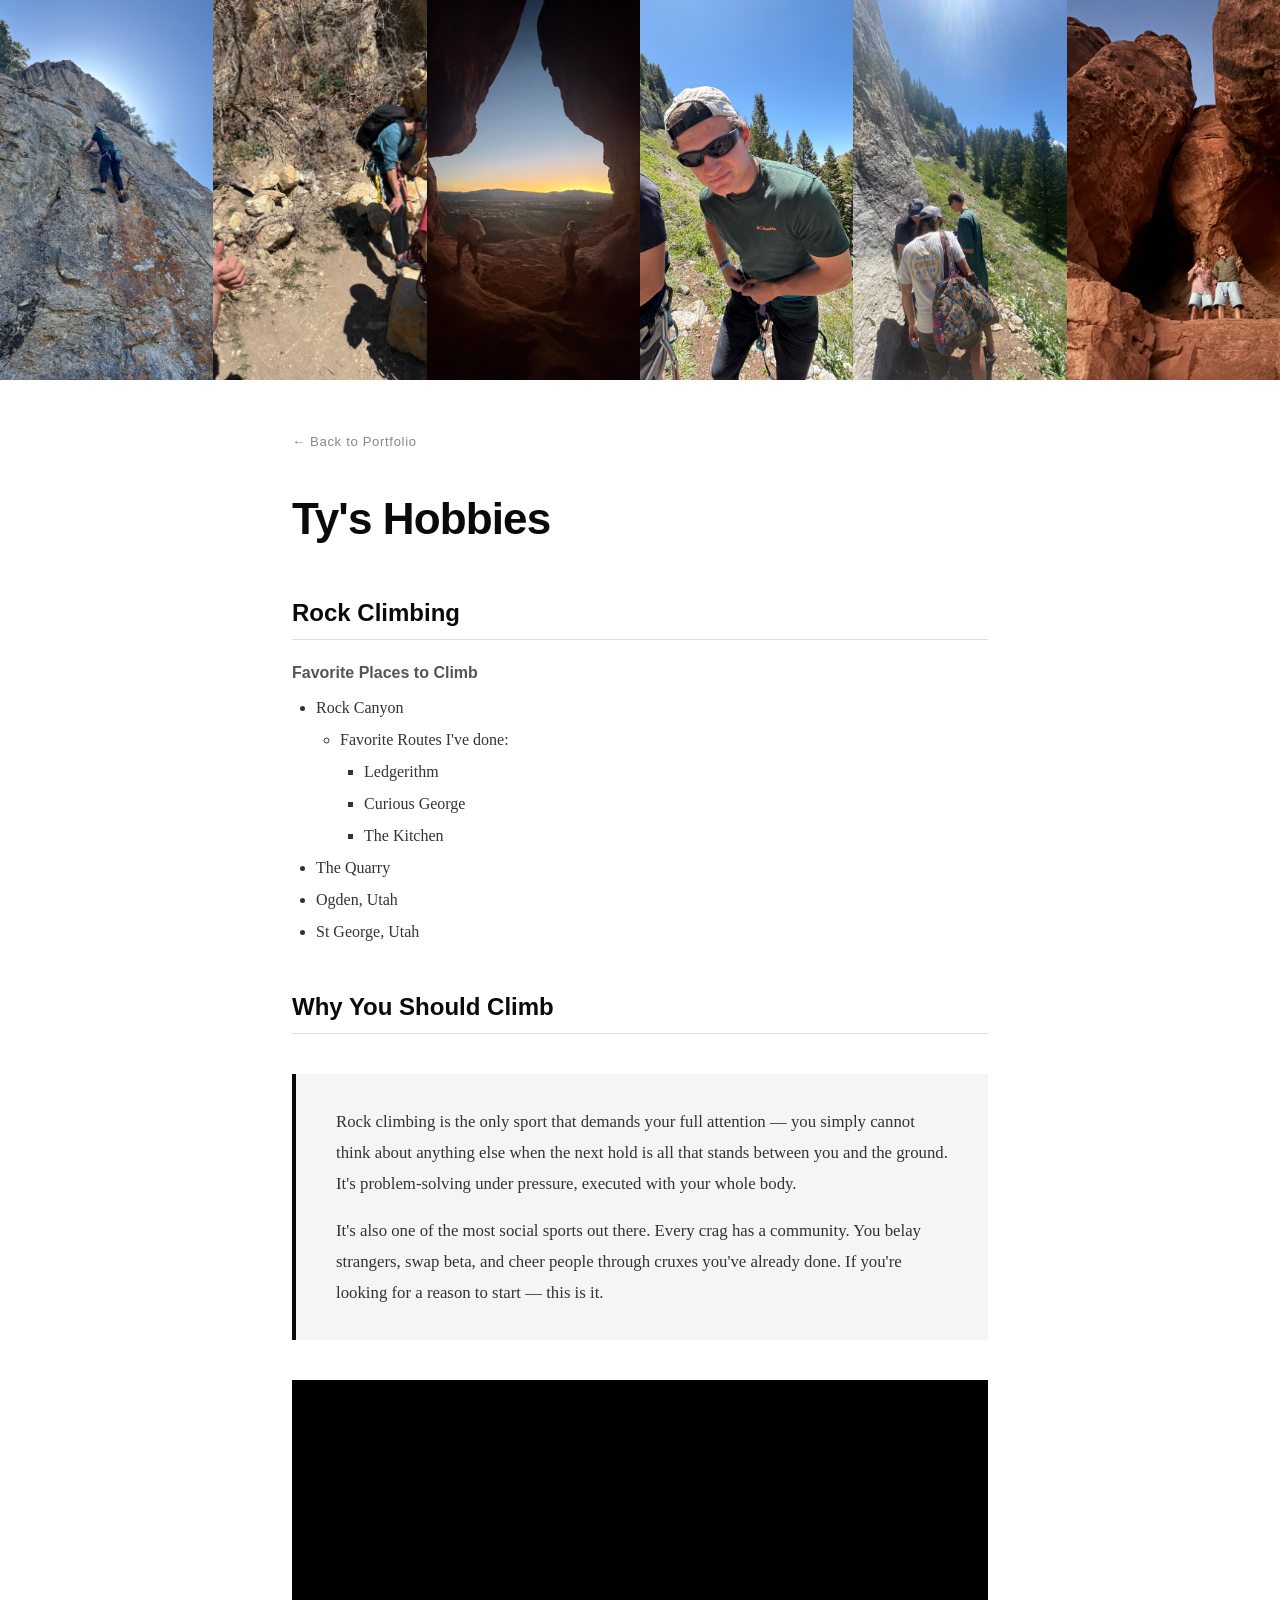
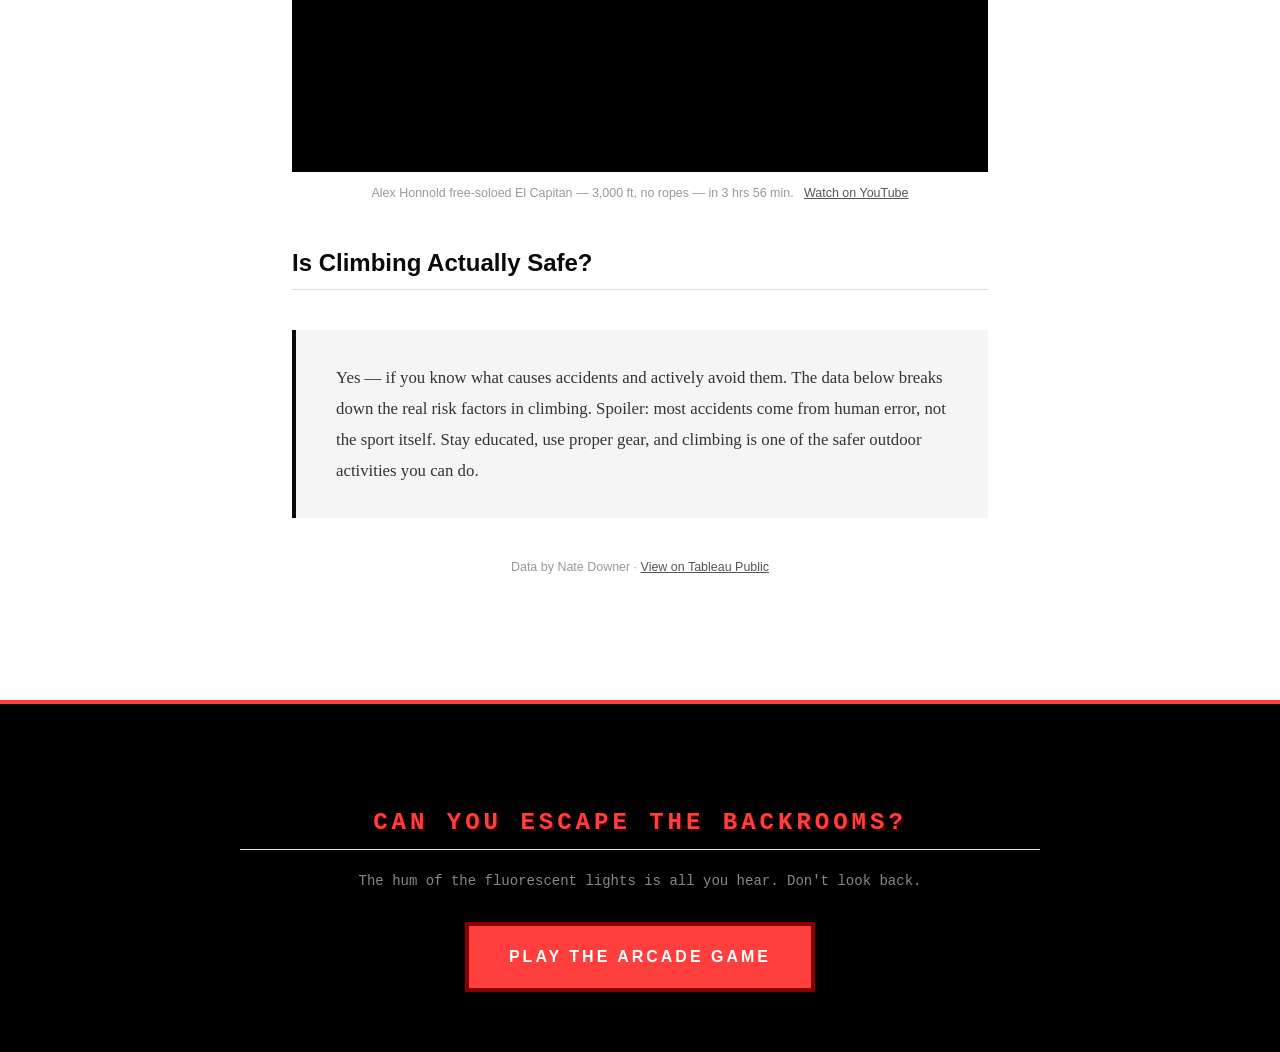
==== hobbies.html @ e70e60e4 "Initial commit — Ty Hoagland portfolio" ====
<!DOCTYPE html>
<html lang="en">
  <head>
    <meta charset="UTF-8" />
    <meta name="viewport" content="width=device-width, initial-scale=1.0" />
    <title>Ty's Hobbies</title>
    <link rel="stylesheet" href="hobbies.css" />
  </head>
  <body>

    <!-- Top photo strip -->
    <div class="photo-strip">
      <img src="assets/img/hobbies/climbing1.jpeg" alt="Sport climbing outdoors" />
      <img src="assets/img/hobbies/climbing2.jpeg" alt="Ty and friends at the crag" />
      <img src="assets/img/hobbies/climbing3.jpeg" alt="Cave view at sunset" />
      <img src="assets/img/hobbies/climbing4.jpeg" alt="Ty on the approach" />
      <img src="assets/img/hobbies/climbing5.jpeg" alt="Group hiking to the wall" />
      <img src="assets/img/hobbies/climbing6.jpeg" alt="Red rock canyon at night" />
    </div>

    <!-- Main content -->
    <div class="content">
      <a class="back-link" href="index.html">&larr; Back to Portfolio</a>

      <h1>Ty's Hobbies</h1>

      <h2>Rock Climbing</h2>

  
      <h3>Favorite Places to Climb</h3>
      <ul>
        <li>Rock Canyon
          <ul>
            <li>Favorite Routes I've done:
              <ul>
                <li>Ledgerithm</li>
                <li>Curious George</li>
                <li>The Kitchen</li>
              </ul>
            </li>
          </ul>
        </li>
        <li>The Quarry</li>
        <li>Ogden, Utah</li>
        <li>St George, Utah</li>
      </ul>

      <!-- Why you should climb -->
      <h2>Why You Should Climb</h2>

      <div class="why-climb">
        <p>
          Rock climbing is the only sport that demands your full attention — you simply cannot think about anything else when the next hold is all that stands between you and the ground. It's problem-solving under pressure, executed with your whole body.
        </p>
        <p>
          It's also one of the most social sports out there. Every crag has a community. You belay strangers, swap beta, and cheer people through cruxes you've already done. If you're looking for a reason to start — this is it.
        </p>
      </div>

      <!-- YouTube embed -->
      <div class="video-wrapper">
        <iframe
          src="https://www.youtube.com/embed/6iM6M_7wBMc"
          title="Alex Honnold: How I climbed a 3,000-foot cliff without ropes | TED"
          allow="accelerometer; autoplay; clipboard-write; encrypted-media; gyroscope; picture-in-picture"
          allowfullscreen>
        </iframe>
      </div>
      <p class="video-caption">
        Alex Honnold free-soloed El Capitan — 3,000 ft, no ropes — in 3 hrs 56 min. &nbsp;
        <a href="https://www.youtube.com/watch?v=6iM6M_7wBMc" target="_blank" rel="noopener">Watch on YouTube</a>
      </p>

      <!-- Tableau: Climbing is safe if you know the risks -->
      <h2>Is Climbing Actually Safe?</h2>
      <div class="why-climb">
        <p>
          Yes — if you know what causes accidents and actively avoid them. The data below breaks down the real risk factors in climbing. Spoiler: most accidents come from human error, not the sport itself. Stay educated, use proper gear, and climbing is one of the safer outdoor activities you can do.
        </p>
      </div>

      <div class="tableau-wrapper">
        <div class="tableauPlaceholder" id="viz1712345678901" style="position: relative;">
          <noscript>
            <a href="https://public.tableau.com/app/profile/nate.downer/viz/CausesofRockClimbingAccidents/MyRiskFactors">
              <img alt="My Risk Factors" src="https://public.tableau.com/static/images/Ca/CausesofRockClimbingAccidents/MyRiskFactors/1_rss.png" style="border: none;" />
            </a>
          </noscript>
          <object class="tableauViz" style="display:none;">
            <param name="host_url" value="https%3A%2F%2Fpublic.tableau.com%2F" />
            <param name="embed_code_version" value="3" />
            <param name="site_root" value="" />
            <param name="name" value="CausesofRockClimbingAccidents/MyRiskFactors" />
            <param name="tabs" value="no" />
            <param name="toolbar" value="no" />
            <param name="animate_transition" value="yes" />
            <param name="display_static_image" value="yes" />
            <param name="display_spinner" value="yes" />
            <param name="display_overlay" value="no" />
            <param name="display_count" value="no" />
            <param name="language" value="en-US" />
          </object>
        </div>
        <script type="text/javascript">
          var divElement = document.getElementById('viz1712345678901');
          var vizElement = divElement.getElementsByTagName('object')[0];
          vizElement.style.width = '100%';
          vizElement.style.height = '750px';
          var scriptElement = document.createElement('script');
          scriptElement.src = 'https://public.tableau.com/javascripts/api/viz_v1.js';
          vizElement.parentNode.insertBefore(scriptElement, vizElement);
        </script>
      </div>
      <p class="video-caption">
        Data by Nate Downer &middot;
        <a href="https://public.tableau.com/app/profile/nate.downer/viz/CausesofRockClimbingAccidents/MyRiskFactors" target="_blank" rel="noopener">View on Tableau Public</a>
      </p>

    </div>

    <!-- Backrooms Footer -->
    <footer class="backrooms-footer" style="background: #000; padding: 60px 20px; text-align: center; border-top: 4px solid #ff3e3e; margin-top: 50px;">
      <div style="max-width: 800px; margin: 0 auto;">
        <h2 style="color: #ff3e3e; font-family: monospace; letter-spacing: 4px; text-shadow: 2px 2px 0 #400; margin-bottom: 20px;">CAN YOU ESCAPE THE BACKROOMS?</h2>
        <p style="color: #888; font-family: 'Courier New', Courier, monospace; margin-bottom: 30px; font-size: 14px;">The hum of the fluorescent lights is all you hear. Don't look back.</p>
        <a href="backrooms.html" style="display: inline-block; background: #ff3e3e; color: white; padding: 18px 40px; text-decoration: none; font-weight: bold; border: 4px solid #800; text-transform: uppercase; letter-spacing: 3px; font-family: sans-serif; transition: transform 0.2s;" onmouseover="this.style.transform='scale(1.05)'" onmouseout="this.style.transform='scale(1)'">
          Play the Arcade Game
        </a>
      </div>
    </footer>

  </body>
</html>
---- hobbies.css ----
/* =============================================
   Ty's Hobbies — hobbies.css
   Written from scratch, no frameworks
   ============================================= */

/* 1. Base reset & body */
* {
  margin: 0;
  padding: 0;
  box-sizing: border-box;
}

body {
  font-family: Georgia, 'Times New Roman', serif;
  font-size: 16px;
  color: #1a1a1a;
  background-color: #ffffff;
  line-height: 1.6;
}

/* 2. Photo strip — top & bottom border */
.photo-strip {
  display: flex;
  width: 100%;
  height: 380px;
  overflow: hidden;
}

.photo-strip img {
  flex: 1 1 0;
  min-width: 0;
  height: 100%;
  object-fit: cover;
  object-position: center;
  display: block;
  transition: flex 0.4s ease;
}

.photo-strip img:hover {
  flex: 3 1 0;
}

/* 3. Main content wrapper div */
.content {
  max-width: 760px;
  margin: 0 auto;
  padding: 3rem 2rem;
  font-family: Georgia, 'Times New Roman', serif;
  color: #1a1a1a;
}

/* 4. Headings */
h1 {
  font-family: 'Helvetica Neue', Helvetica, Arial, sans-serif;
  font-size: 2.75rem;
  font-weight: 900;
  color: #0a0a0a;
  margin-bottom: 0.25rem;
  letter-spacing: -0.02em;
}

h2 {
  font-family: 'Helvetica Neue', Helvetica, Arial, sans-serif;
  font-size: 1.5rem;
  font-weight: 700;
  color: #0a0a0a;
  margin: 2.5rem 0 0.6rem;
  border-bottom: 1px solid #e0e0e0;
  padding-bottom: 0.4rem;
}

h3 {
  font-family: 'Helvetica Neue', Helvetica, Arial, sans-serif;
  font-size: 1rem;
  font-weight: 600;
  color: #555555;
  margin: 1.25rem 0 0.4rem;
}

/* 5. Back link */
.back-link {
  display: inline-block;
  margin-bottom: 2rem;
  font-family: 'Helvetica Neue', Helvetica, Arial, sans-serif;
  font-size: 0.82rem;
  color: #888888;
  text-decoration: none;
  letter-spacing: 0.05em;
}

.back-link:hover {
  color: #0a0a0a;
}

/* 6. Lists */
ul {
  padding-left: 1.5rem;
  line-height: 2;
  color: #333333;
  font-family: Georgia, 'Times New Roman', serif;
}

/* 7. Why climb section div */
.why-climb {
  background-color: #f5f5f5;
  border-left: 4px solid #0a0a0a;
  padding: 2rem 2.5rem;
  margin: 2.5rem 0;
}

.why-climb p {
  font-family: Georgia, 'Times New Roman', serif;
  font-size: 1.05rem;
  color: #333333;
  line-height: 1.85;
  margin-bottom: 1rem;
}

.why-climb p:last-of-type {
  margin-bottom: 0;
}

/* 8. Video wrapper div */
.video-wrapper {
  position: relative;
  padding-bottom: 56.25%;
  height: 0;
  overflow: hidden;
  margin: 2rem 0 0.75rem;
  background: #000;
}

.video-wrapper iframe {
  position: absolute;
  top: 0;
  left: 0;
  width: 100%;
  height: 100%;
  border: none;
}

.video-caption {
  font-family: 'Helvetica Neue', Helvetica, Arial, sans-serif;
  font-size: 0.78rem;
  color: #999999;
  text-align: center;
  margin-bottom: 1.5rem;
}

.video-caption a {
  color: #555;
}

/* 9. Tableau wrapper */
.tableau-wrapper {
  width: 100%;
  margin: 1.5rem 0 0.75rem;
}

/* 10. Arcade Easter egg */
.arcade-link-container {
  margin: 2rem 0;
}
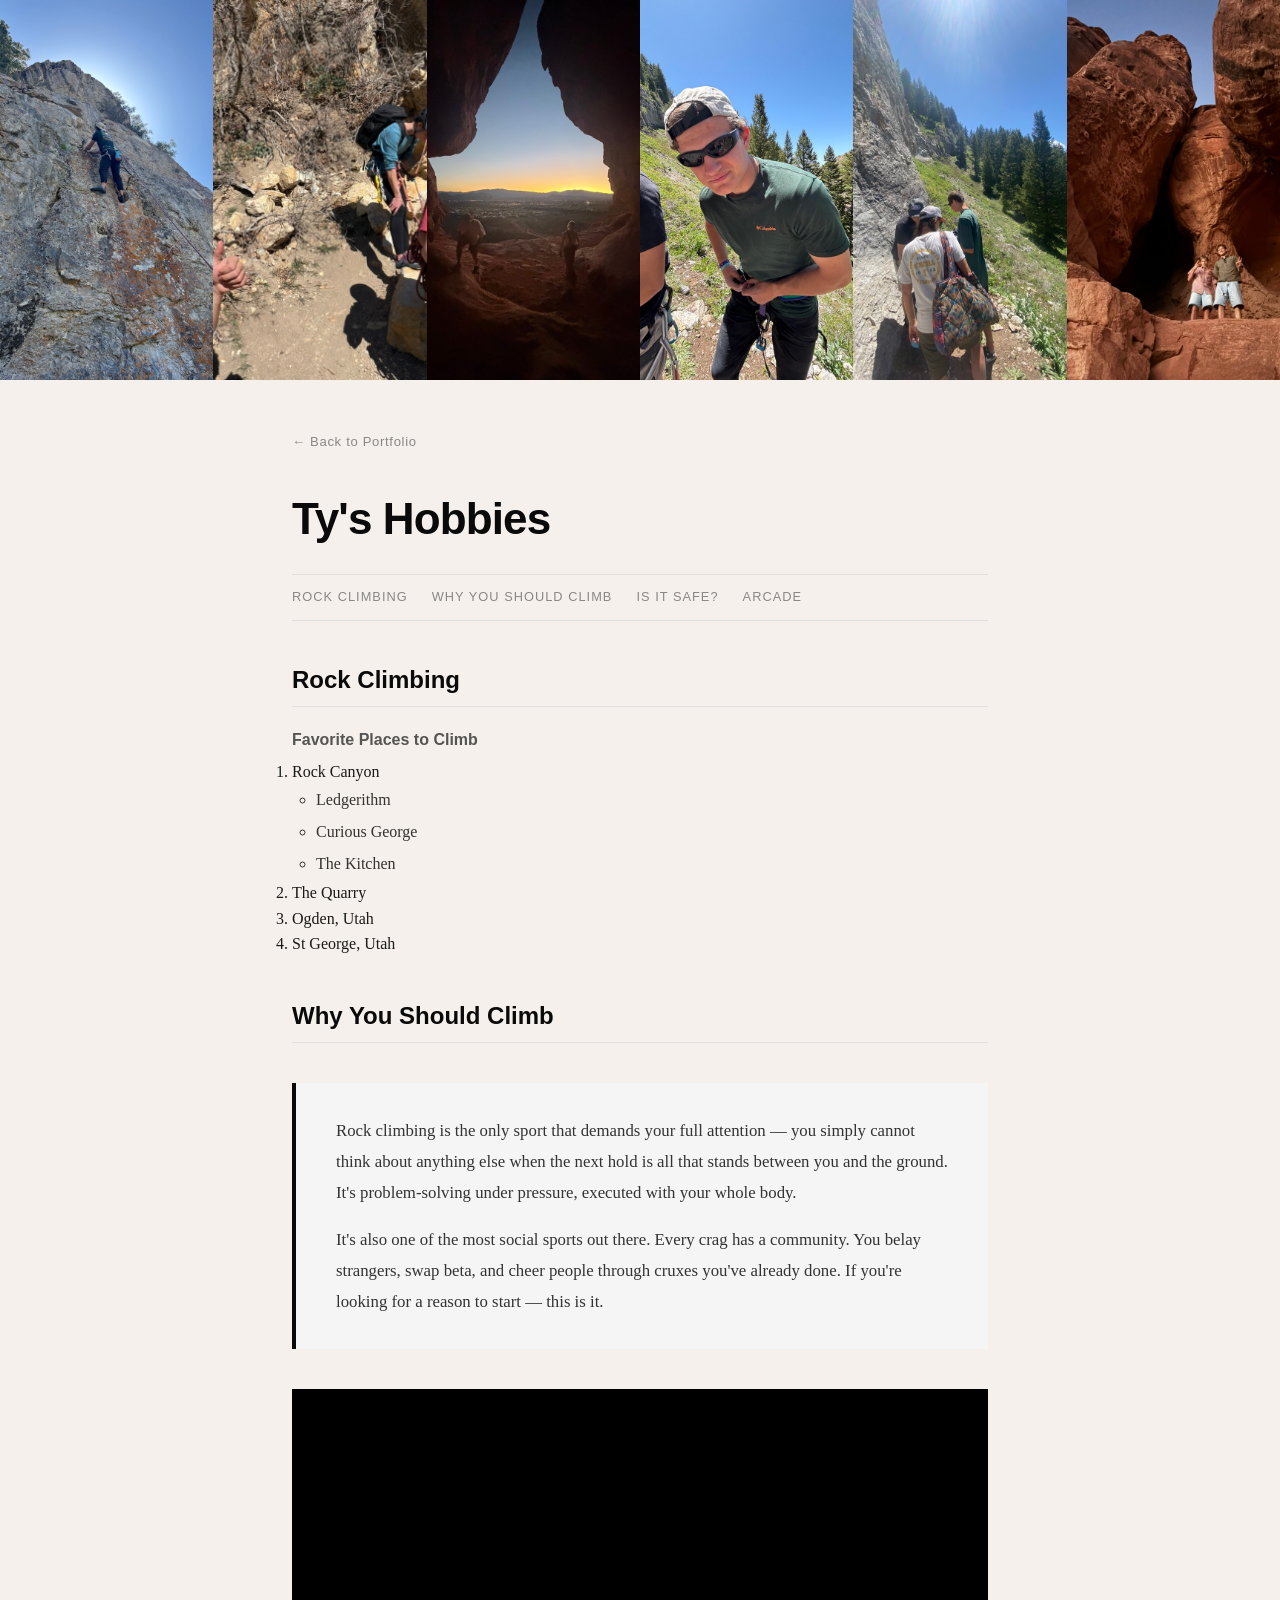
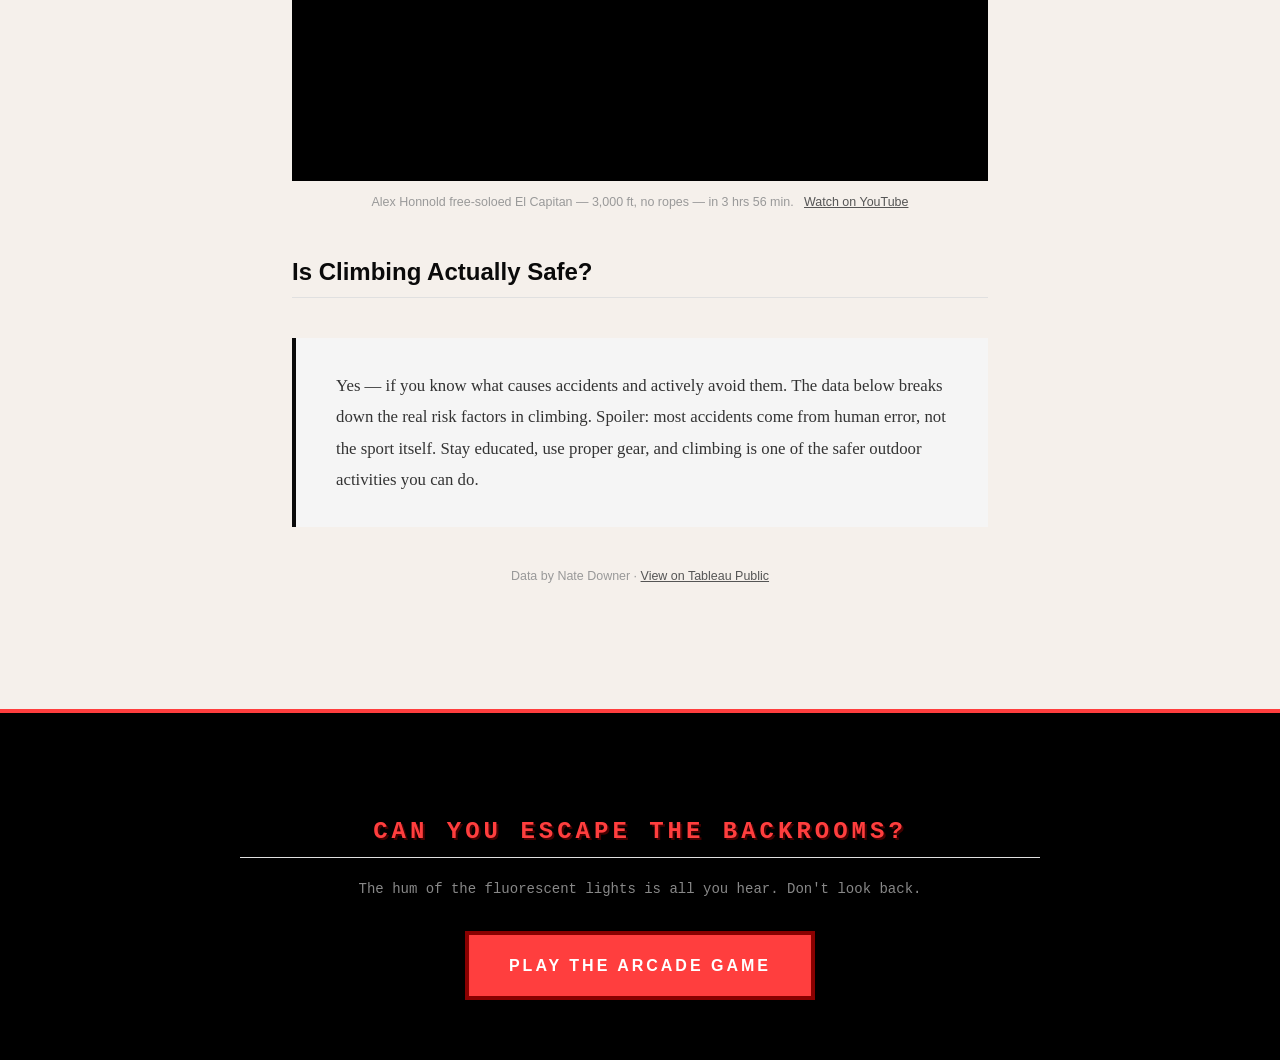
==== commit b20cd808: "Improve backrooms game, hobbies page anchors, and background color - Backrooms: new large open-room " ====
--- a/hobbies.html
+++ b/hobbies.html
@@ -24,29 +24,33 @@
 
       <h1>Ty's Hobbies</h1>
 
-      <h2>Rock Climbing</h2>
+      <!-- On-page anchor navigation -->
+      <nav class="page-nav">
+        <a href="#climbing">Rock Climbing</a>
+        <a href="#why-climb">Why You Should Climb</a>
+        <a href="#safety">Is It Safe?</a>
+        <a href="#arcade">Arcade</a>
+      </nav>
 
-  
+      <h2 id="climbing">Rock Climbing</h2>
+
       <h3>Favorite Places to Climb</h3>
-      <ul>
+      <!-- Ordered list (places ranked) containing an unordered list (routes, unranked) -->
+      <ol>
         <li>Rock Canyon
           <ul>
-            <li>Favorite Routes I've done:
-              <ul>
-                <li>Ledgerithm</li>
-                <li>Curious George</li>
-                <li>The Kitchen</li>
-              </ul>
-            </li>
+            <li>Ledgerithm</li>
+            <li>Curious George</li>
+            <li>The Kitchen</li>
           </ul>
         </li>
         <li>The Quarry</li>
         <li>Ogden, Utah</li>
         <li>St George, Utah</li>
-      </ul>
+      </ol>
 
       <!-- Why you should climb -->
-      <h2>Why You Should Climb</h2>
+      <h2 id="why-climb">Why You Should Climb</h2>
 
       <div class="why-climb">
         <p>
@@ -72,7 +76,7 @@
       </p>
 
       <!-- Tableau: Climbing is safe if you know the risks -->
-      <h2>Is Climbing Actually Safe?</h2>
+      <h2 id="safety">Is Climbing Actually Safe?</h2>
       <div class="why-climb">
         <p>
           Yes — if you know what causes accidents and actively avoid them. The data below breaks down the real risk factors in climbing. Spoiler: most accidents come from human error, not the sport itself. Stay educated, use proper gear, and climbing is one of the safer outdoor activities you can do.
@@ -118,6 +122,9 @@
 
     </div>
 
+    <!-- Arcade anchor target -->
+    <div id="arcade"></div>
+
     <!-- Backrooms Footer -->
     <footer class="backrooms-footer" style="background: #000; padding: 60px 20px; text-align: center; border-top: 4px solid #ff3e3e; margin-top: 50px;">
       <div style="max-width: 800px; margin: 0 auto;">
--- a/hobbies.css
+++ b/hobbies.css
@@ -14,7 +14,7 @@
   font-family: Georgia, 'Times New Roman', serif;
   font-size: 16px;
   color: #1a1a1a;
-  background-color: #ffffff;
+  background-color: #F5F0EB;
   line-height: 1.6;
 }
 
@@ -161,3 +161,27 @@
 .arcade-link-container {
   margin: 2rem 0;
 }
+
+/* 11. On-page anchor nav */
+.page-nav {
+  display: flex;
+  gap: 1.5rem;
+  margin: 1.25rem 0 2rem;
+  padding: 0.75rem 0;
+  border-top: 1px solid #e0e0e0;
+  border-bottom: 1px solid #e0e0e0;
+  flex-wrap: wrap;
+}
+
+.page-nav a {
+  font-family: 'Helvetica Neue', Helvetica, Arial, sans-serif;
+  font-size: 0.8rem;
+  letter-spacing: 0.08em;
+  text-transform: uppercase;
+  color: #888888;
+  text-decoration: none;
+}
+
+.page-nav a:hover {
+  color: #0a0a0a;
+}
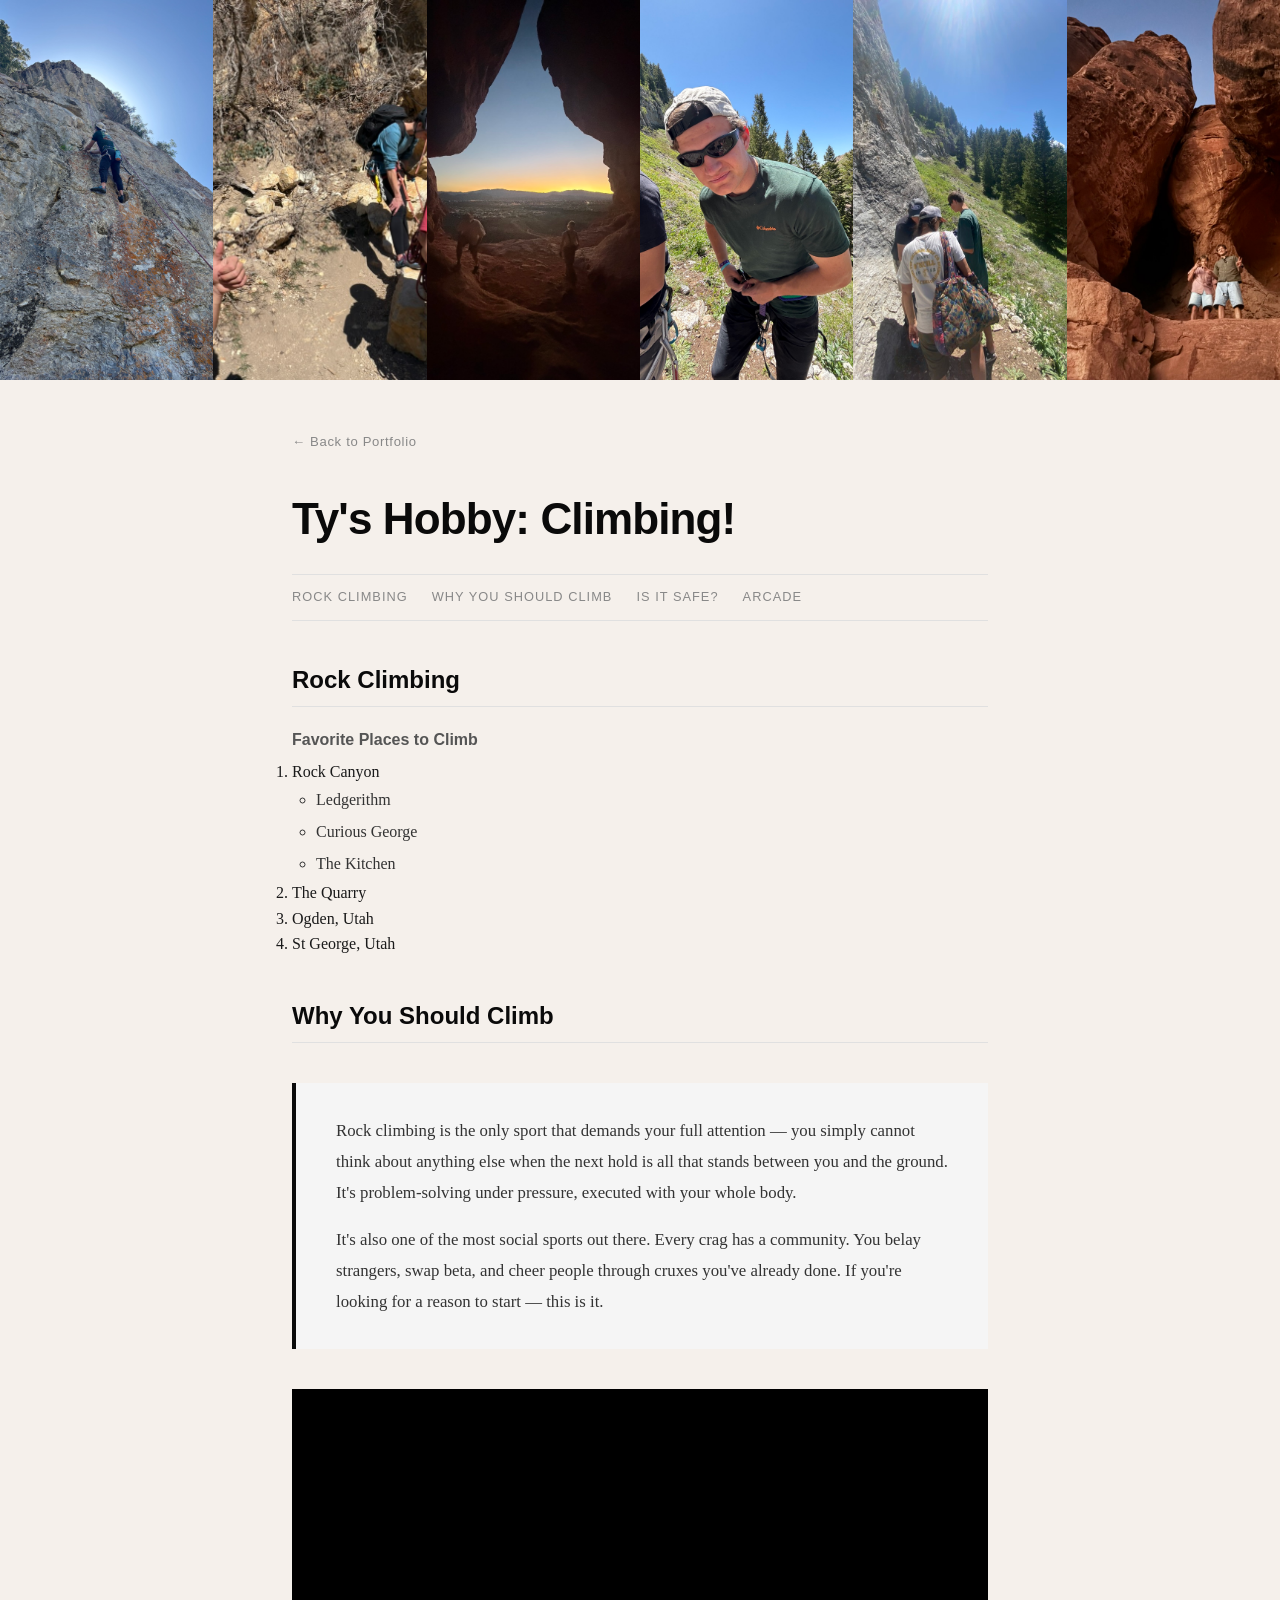
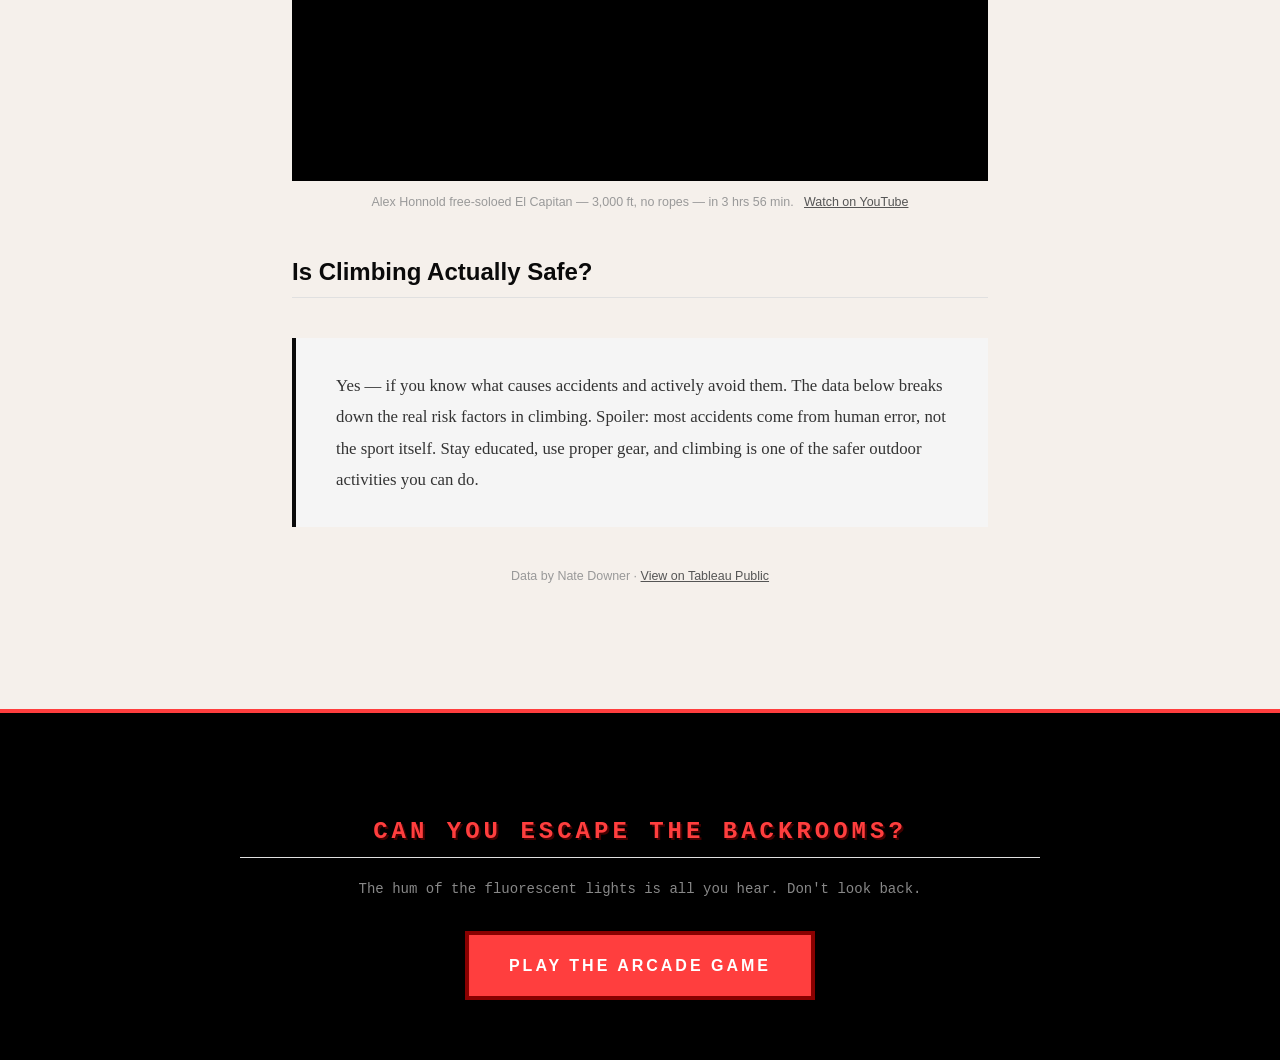
==== commit 85756553: "change name of title on html and stuff" ====
--- a/hobbies.html
+++ b/hobbies.html
@@ -3,7 +3,7 @@
   <head>
     <meta charset="UTF-8" />
     <meta name="viewport" content="width=device-width, initial-scale=1.0" />
-    <title>Ty's Hobbies</title>
+    <title>Ty's Hobby</title>
     <link rel="stylesheet" href="hobbies.css" />
   </head>
   <body>
@@ -22,7 +22,7 @@
     <div class="content">
       <a class="back-link" href="index.html">&larr; Back to Portfolio</a>
 
-      <h1>Ty's Hobbies</h1>
+      <h1>Ty's Hobby: Climbing!</h1>
 
       <!-- On-page anchor navigation -->
       <nav class="page-nav">
